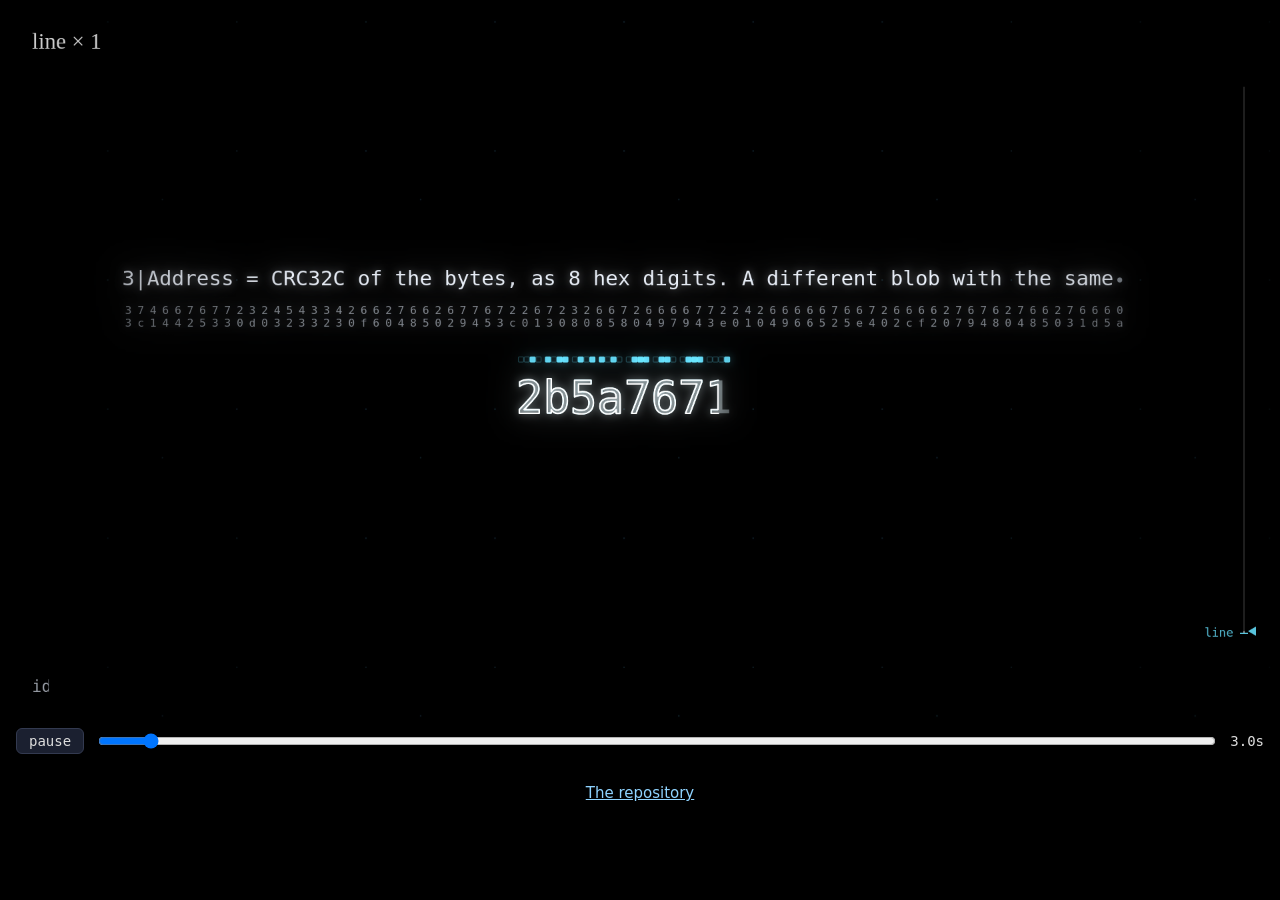
==== doc/index.html @ 0d0385b4 "breadcrumbs: the baseline at breadcrumbs-agency The plugin code, its tests, the site (docs/, publish" ====
<!doctype html>
<html lang="en">
<meta charset="utf-8">
<meta name="viewport" content="width=device-width, initial-scale=1">
<title>breadcrumbs</title>
<style>
  html, body { margin: 0; background: #000; }
  iframe { display: block; border: 0; width: 100vw; height: calc(min(100vw, 1920px) * 9 / 16 + 48px); }
</style>
<iframe src="video/v12/" title="breadcrumbs v12" allow="autoplay"></iframe>
<p style="margin:14px 0 28px;text-align:center;font:15px/1.5 system-ui,sans-serif"><a href="https://github.com/breadcrumbs-agency/hermes-breadcrumb-plugin" style="color:#8fd3ff">The repository</a></p>
</html>
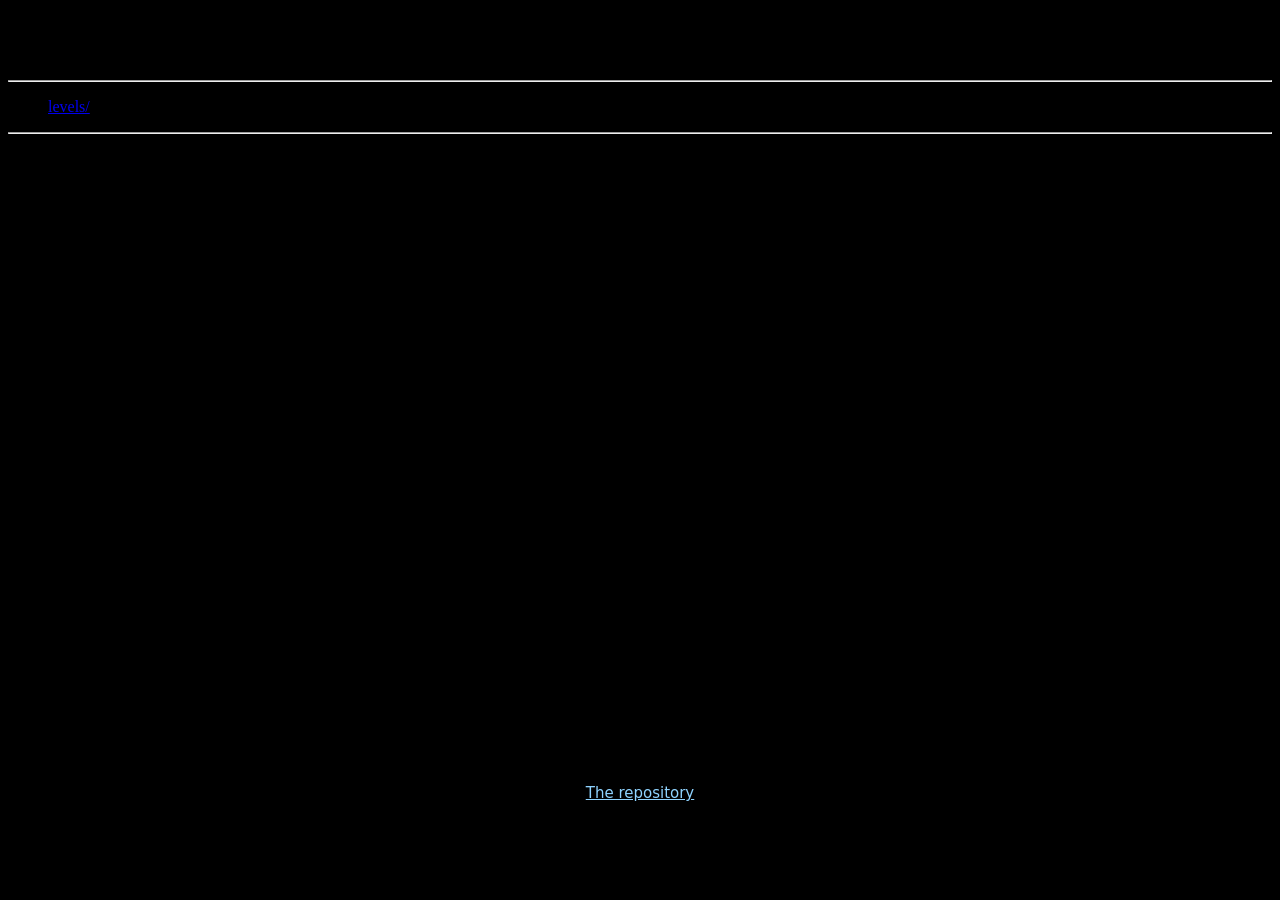
==== commit 4540a18d: "links: hermes-breadcrumb-plugin is deleted; its commits and tags are in breadcrumbs-hermes, the site" ====
--- a/doc/index.html
+++ b/doc/index.html
@@ -8,5 +8,5 @@
   iframe { display: block; border: 0; width: 100vw; height: calc(min(100vw, 1920px) * 9 / 16 + 48px); }
 </style>
 <iframe src="video/v12/" title="breadcrumbs v12" allow="autoplay"></iframe>
-<p style="margin:14px 0 28px;text-align:center;font:15px/1.5 system-ui,sans-serif"><a href="https://github.com/breadcrumbs-agency/hermes-breadcrumb-plugin" style="color:#8fd3ff">The repository</a></p>
+<p style="margin:14px 0 28px;text-align:center;font:15px/1.5 system-ui,sans-serif"><a href="https://github.com/breadcrumbs-agency/breadcrumbs-hermes" style="color:#8fd3ff">The repository</a></p>
 </html>
